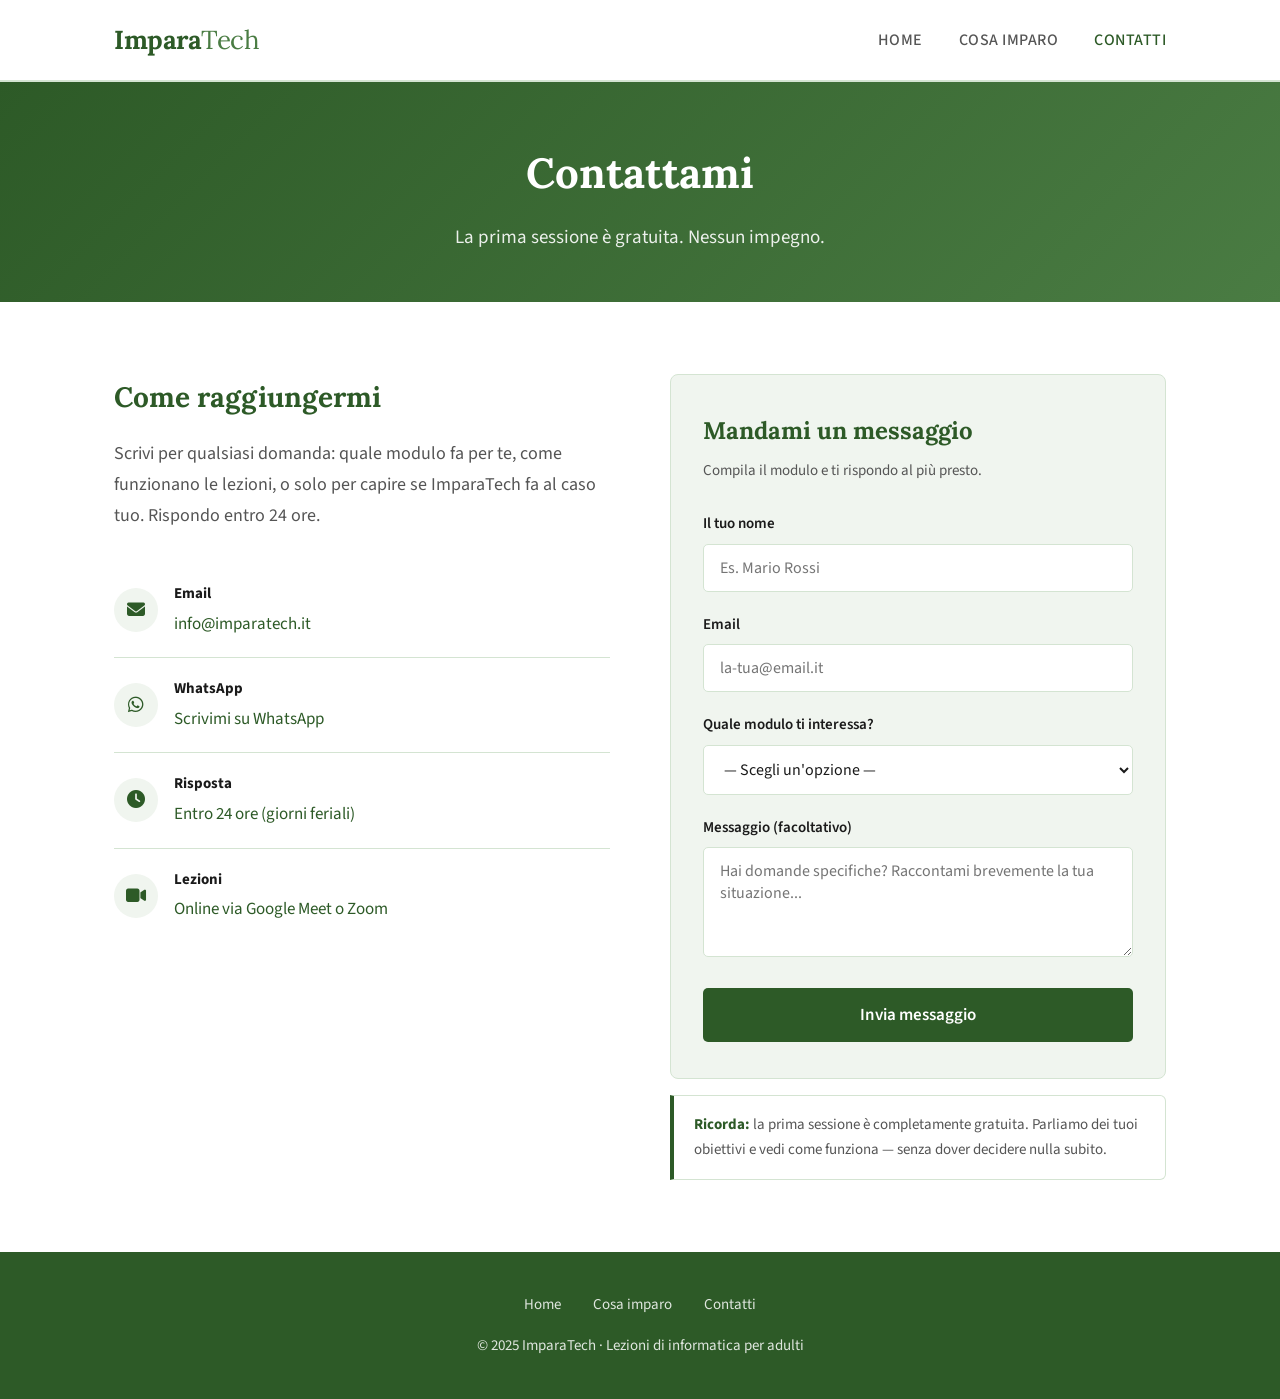
==== contatti.html @ 23a6bb3f "Add files via upload" ====
<!DOCTYPE html>
<html lang="it">
<head>
    <meta charset="UTF-8">
    <meta name="viewport" content="width=device-width, initial-scale=1.0">
    <title>Contatti – ImparaTech</title>
    <meta name="description" content="Contatta ImparaTech per iniziare le tue lezioni di informatica. Prima sessione gratuita, nessun impegno.">
    <link rel="stylesheet" href="styles.css">
    <link rel="stylesheet" href="https://cdnjs.cloudflare.com/ajax/libs/font-awesome/6.5.0/css/all.min.css">
    <style>
        .page-hero {
            background: linear-gradient(135deg, var(--verde) 0%, var(--verde-chiaro) 100%);
            padding: 56px 0 48px;
            color: white;
            text-align: center;
        }
        .page-hero h1 {
            font-family: 'Lora', serif;
            font-size: 42px;
            margin-bottom: 12px;
        }
        .page-hero p {
            font-size: 19px;
            opacity: 0.9;
        }

        .contatti-grid {
            display: grid;
            grid-template-columns: 1fr 1fr;
            gap: 60px;
            align-items: start;
        }

        @media (max-width: 760px) {
            .contatti-grid { grid-template-columns: 1fr; gap: 40px; }
        }

        .contatto-info h2 {
            font-family: 'Lora', serif;
            font-size: 28px;
            color: var(--verde);
            margin-bottom: 18px;
        }

        .contatto-info p {
            color: var(--testo-morbido);
            margin-bottom: 32px;
            line-height: 1.7;
        }

        .contatto-voce {
            display: flex;
            align-items: center;
            gap: 16px;
            padding: 18px 0;
            border-bottom: 1px solid var(--bordo);
        }

        .contatto-voce:last-child { border-bottom: none; }

        .contatto-voce .icona {
            background: var(--verde-sfondo);
            color: var(--verde);
            width: 44px;
            height: 44px;
            border-radius: 50%;
            display: flex;
            align-items: center;
            justify-content: center;
            font-size: 18px;
            flex-shrink: 0;
        }

        .contatto-voce .testo strong {
            display: block;
            font-size: 15px;
            color: var(--testo);
            margin-bottom: 2px;
        }

        .contatto-voce .testo a,
        .contatto-voce .testo span {
            font-size: 17px;
            color: var(--verde);
            text-decoration: none;
        }

        .contatto-voce .testo a:hover { text-decoration: underline; }

        /* Form */
        .form-box {
            background: var(--verde-sfondo);
            border: 1px solid var(--bordo);
            border-radius: 8px;
            padding: 36px 32px;
        }

        .form-box h2 {
            font-family: 'Lora', serif;
            font-size: 24px;
            color: var(--verde);
            margin-bottom: 6px;
        }

        .form-box .sub {
            font-size: 15px;
            color: var(--testo-morbido);
            margin-bottom: 28px;
        }

        .form-group {
            margin-bottom: 20px;
        }

        .form-group label {
            display: block;
            font-size: 15px;
            font-weight: 600;
            color: var(--testo);
            margin-bottom: 7px;
        }

        .form-group input,
        .form-group textarea,
        .form-group select {
            width: 100%;
            padding: 12px 16px;
            border: 1px solid var(--bordo);
            border-radius: 5px;
            font-family: 'Source Sans 3', sans-serif;
            font-size: 16px;
            color: var(--testo);
            background: white;
            transition: border-color 0.2s;
        }

        .form-group input:focus,
        .form-group textarea:focus,
        .form-group select:focus {
            outline: none;
            border-color: var(--verde);
        }

        .form-group textarea {
            height: 110px;
            resize: vertical;
        }

        .form-submit {
            width: 100%;
            background: var(--verde);
            color: white;
            border: none;
            padding: 15px;
            border-radius: 5px;
            font-family: 'Source Sans 3', sans-serif;
            font-size: 17px;
            font-weight: 600;
            cursor: pointer;
            transition: background 0.2s;
        }

        .form-submit:hover { background: var(--verde-accent); }

        .nota-gratuita {
            background: white;
            border: 1px solid var(--bordo);
            border-left: 4px solid var(--verde);
            padding: 16px 20px;
            border-radius: 0 6px 6px 0;
            font-size: 15px;
            color: var(--testo-morbido);
            margin-top: 16px;
        }

        .nota-gratuita strong { color: var(--verde); }

        .successo {
            display: none;
            background: var(--verde);
            color: white;
            padding: 20px 24px;
            border-radius: 6px;
            text-align: center;
            font-size: 17px;
            margin-top: 16px;
        }
    </style>
</head>
<body>

<header>
    <div class="navbar">
        <a href="index.html" class="logo">Impara<span>Tech</span></a>
        <button class="hamburger" onclick="toggleMenu()" aria-label="Menu">
            <span></span><span></span><span></span>
        </button>
        <nav>
            <ul id="nav-menu">
                <li><a href="index.html">Home</a></li>
                <li><a href="contenuti.html">Cosa imparo</a></li>
                <li><a href="contatti.html" class="active">Contatti</a></li>
            </ul>
        </nav>
    </div>
</header>

<div class="page-hero">
    <div class="container">
        <h1>Contattami</h1>
        <p>La prima sessione è gratuita. Nessun impegno.</p>
    </div>
</div>

<section>
    <div class="container">
        <div class="contatti-grid">

            <div class="contatto-info">
                <h2>Come raggiungermi</h2>
                <p>Scrivi per qualsiasi domanda: quale modulo fa per te, come funzionano le lezioni, o solo per capire se ImparaTech fa al caso tuo. Rispondo entro 24 ore.</p>

                <div class="contatto-voce">
                    <div class="icona"><i class="fa-solid fa-envelope"></i></div>
                    <div class="testo">
                        <strong>Email</strong>
                        <a href="mailto:info@imparatech.it">info@imparatech.it</a>
                    </div>
                </div>

                <div class="contatto-voce">
                    <div class="icona"><i class="fa-brands fa-whatsapp"></i></div>
                    <div class="testo">
                        <strong>WhatsApp</strong>
                        <a href="https://wa.me/39XXXXXXXXXX" target="_blank">Scrivimi su WhatsApp</a>
                    </div>
                </div>

                <div class="contatto-voce">
                    <div class="icona"><i class="fa-solid fa-clock"></i></div>
                    <div class="testo">
                        <strong>Risposta</strong>
                        <span>Entro 24 ore (giorni feriali)</span>
                    </div>
                </div>

                <div class="contatto-voce">
                    <div class="icona"><i class="fa-solid fa-video"></i></div>
                    <div class="testo">
                        <strong>Lezioni</strong>
                        <span>Online via Google Meet o Zoom</span>
                    </div>
                </div>
            </div>

            <div>
                <div class="form-box">
                    <h2>Mandami un messaggio</h2>
                    <p class="sub">Compila il modulo e ti rispondo al più presto.</p>

                    <div class="form-group">
                        <label for="nome">Il tuo nome</label>
                        <input type="text" id="nome" placeholder="Es. Mario Rossi">
                    </div>
                    <div class="form-group">
                        <label for="email">Email</label>
                        <input type="email" id="email" placeholder="la-tua@email.it">
                    </div>
                    <div class="form-group">
                        <label for="modulo">Quale modulo ti interessa?</label>
                        <select id="modulo">
                            <option value="">— Scegli un'opzione —</option>
                            <option>Competenze digitali di base</option>
                            <option>Sicurezza informatica</option>
                            <option>Uso dell'intelligenza artificiale</option>
                            <option>Non lo so ancora</option>
                        </select>
                    </div>
                    <div class="form-group">
                        <label for="messaggio">Messaggio (facoltativo)</label>
                        <textarea id="messaggio" placeholder="Hai domande specifiche? Raccontami brevemente la tua situazione..."></textarea>
                    </div>
                    <button class="form-submit" onclick="inviaForm()">Invia messaggio</button>
                    <div class="successo" id="successo">✅ Messaggio inviato! Ti rispondo entro 24 ore.</div>
                </div>
                <div class="nota-gratuita">
                    <strong>Ricorda:</strong> la prima sessione è completamente gratuita. Parliamo dei tuoi obiettivi e vedi come funziona — senza dover decidere nulla subito.
                </div>
            </div>

        </div>
    </div>
</section>

<footer>
    <div class="container">
        <ul class="footer-links">
            <li><a href="index.html">Home</a></li>
            <li><a href="contenuti.html">Cosa imparo</a></li>
            <li><a href="contatti.html">Contatti</a></li>
        </ul>
        <p>© 2025 ImparaTech · Lezioni di informatica per adulti</p>
    </div>
</footer>

<script>
function toggleMenu() {
    document.getElementById('nav-menu').classList.toggle('open');
}

function inviaForm() {
    const nome = document.getElementById('nome').value.trim();
    const email = document.getElementById('email').value.trim();
    if (!nome || !email) {
        alert('Inserisci almeno nome e email.');
        return;
    }
    document.getElementById('successo').style.display = 'block';
    // Qui andrà l'integrazione con il tuo servizio email (es. Formspree, EmailJS)
}
</script>
</body>
</html>
---- styles.css ----
@import url('https://fonts.googleapis.com/css2?family=Lora:wght@400;600;700&family=Source+Sans+3:wght@300;400;500;600&display=swap');

* {
    margin: 0;
    padding: 0;
    box-sizing: border-box;
}

:root {
    --verde: #2d5a27;
    --verde-chiaro: #4a7c43;
    --verde-sfondo: #f0f5ef;
    --verde-accent: #3a6e33;
    --testo: #1a1a1a;
    --testo-morbido: #555;
    --bianco: #ffffff;
    --bordo: #d4e4d2;
}

body {
    font-family: 'Source Sans 3', sans-serif;
    font-size: 18px;
    line-height: 1.7;
    color: var(--testo);
    background: var(--bianco);
}

.container {
    max-width: 1100px;
    margin: 0 auto;
    padding: 0 24px;
}

/* ── HEADER ── */
header {
    background: var(--bianco);
    border-bottom: 2px solid var(--bordo);
    position: sticky;
    top: 0;
    z-index: 100;
}

.navbar {
    padding: 18px 0;
    display: flex;
    justify-content: space-between;
    align-items: center;
    max-width: 1100px;
    margin: 0 auto;
    padding-left: 24px;
    padding-right: 24px;
}

.logo {
    font-family: 'Lora', serif;
    font-size: 26px;
    font-weight: 700;
    color: var(--verde);
    text-decoration: none;
    letter-spacing: -0.5px;
}

.logo span {
    color: var(--verde-chiaro);
    font-weight: 400;
}

nav ul {
    list-style: none;
    display: flex;
    gap: 36px;
}

nav a {
    text-decoration: none;
    color: var(--testo-morbido);
    font-size: 16px;
    font-weight: 500;
    text-transform: uppercase;
    letter-spacing: 0.5px;
    transition: color 0.2s;
}

nav a:hover, nav a.active {
    color: var(--verde);
}

/* ── HERO ── */
.hero {
    background: linear-gradient(135deg, var(--verde) 0%, var(--verde-chiaro) 100%);
    padding: 90px 0 80px;
    text-align: center;
    color: var(--bianco);
}

.hero h1 {
    font-family: 'Lora', serif;
    font-size: 52px;
    font-weight: 700;
    margin-bottom: 18px;
    line-height: 1.2;
}

.hero p {
    font-size: 22px;
    font-weight: 300;
    margin-bottom: 38px;
    opacity: 0.92;
    max-width: 600px;
    margin-left: auto;
    margin-right: auto;
}

.btn {
    display: inline-block;
    background: var(--bianco);
    color: var(--verde);
    padding: 14px 36px;
    border-radius: 4px;
    font-weight: 600;
    font-size: 17px;
    text-decoration: none;
    transition: background 0.2s, transform 0.15s;
    border: 2px solid transparent;
}

.btn:hover {
    background: var(--verde-sfondo);
    transform: translateY(-2px);
}

.btn-outline {
    background: transparent;
    color: var(--bianco);
    border: 2px solid rgba(255,255,255,0.7);
    margin-left: 12px;
}

.btn-outline:hover {
    background: rgba(255,255,255,0.12);
    border-color: var(--bianco);
}

/* ── SEZIONI ── */
section {
    padding: 72px 0;
}

section.grigio {
    background: var(--verde-sfondo);
}

.section-title {
    font-family: 'Lora', serif;
    font-size: 36px;
    color: var(--verde);
    margin-bottom: 14px;
    font-weight: 700;
}

.section-sub {
    font-size: 18px;
    color: var(--testo-morbido);
    margin-bottom: 48px;
    max-width: 580px;
}

/* ── CARD ── */
.cards {
    display: grid;
    grid-template-columns: repeat(auto-fit, minmax(280px, 1fr));
    gap: 28px;
}

.card {
    background: var(--bianco);
    border: 1px solid var(--bordo);
    border-radius: 8px;
    padding: 32px 28px;
    transition: box-shadow 0.2s, transform 0.2s;
}

.card:hover {
    box-shadow: 0 8px 24px rgba(45,90,39,0.12);
    transform: translateY(-3px);
}

.card-icon {
    font-size: 36px;
    margin-bottom: 16px;
}

.card h3 {
    font-family: 'Lora', serif;
    font-size: 22px;
    color: var(--verde);
    margin-bottom: 10px;
}

.card p {
    font-size: 16px;
    color: var(--testo-morbido);
    line-height: 1.6;
}

/* ── FOOTER ── */
footer {
    background: var(--verde);
    color: rgba(255,255,255,0.85);
    padding: 40px 0;
    text-align: center;
    font-size: 15px;
}

footer a {
    color: rgba(255,255,255,0.85);
    text-decoration: none;
}

footer a:hover {
    color: var(--bianco);
    text-decoration: underline;
}

footer .footer-links {
    display: flex;
    justify-content: center;
    gap: 32px;
    margin-bottom: 16px;
    list-style: none;
}

/* ── MOBILE ── */
.hamburger {
    display: none;
    flex-direction: column;
    gap: 5px;
    background: none;
    border: none;
    cursor: pointer;
    padding: 4px;
}

.hamburger span {
    width: 24px;
    height: 2px;
    background: var(--testo);
    transition: 0.3s;
}

@media (max-width: 700px) {
    .hero h1 { font-size: 34px; }
    .hero p { font-size: 18px; }
    .btn-outline { display: none; }

    nav ul {
        display: none;
        flex-direction: column;
        position: absolute;
        top: 70px;
        left: 0;
        right: 0;
        background: var(--bianco);
        border-bottom: 2px solid var(--bordo);
        padding: 20px 24px;
        gap: 20px;
    }

    nav ul.open { display: flex; }
    .hamburger { display: flex; }
    .section-title { font-size: 28px; }
}
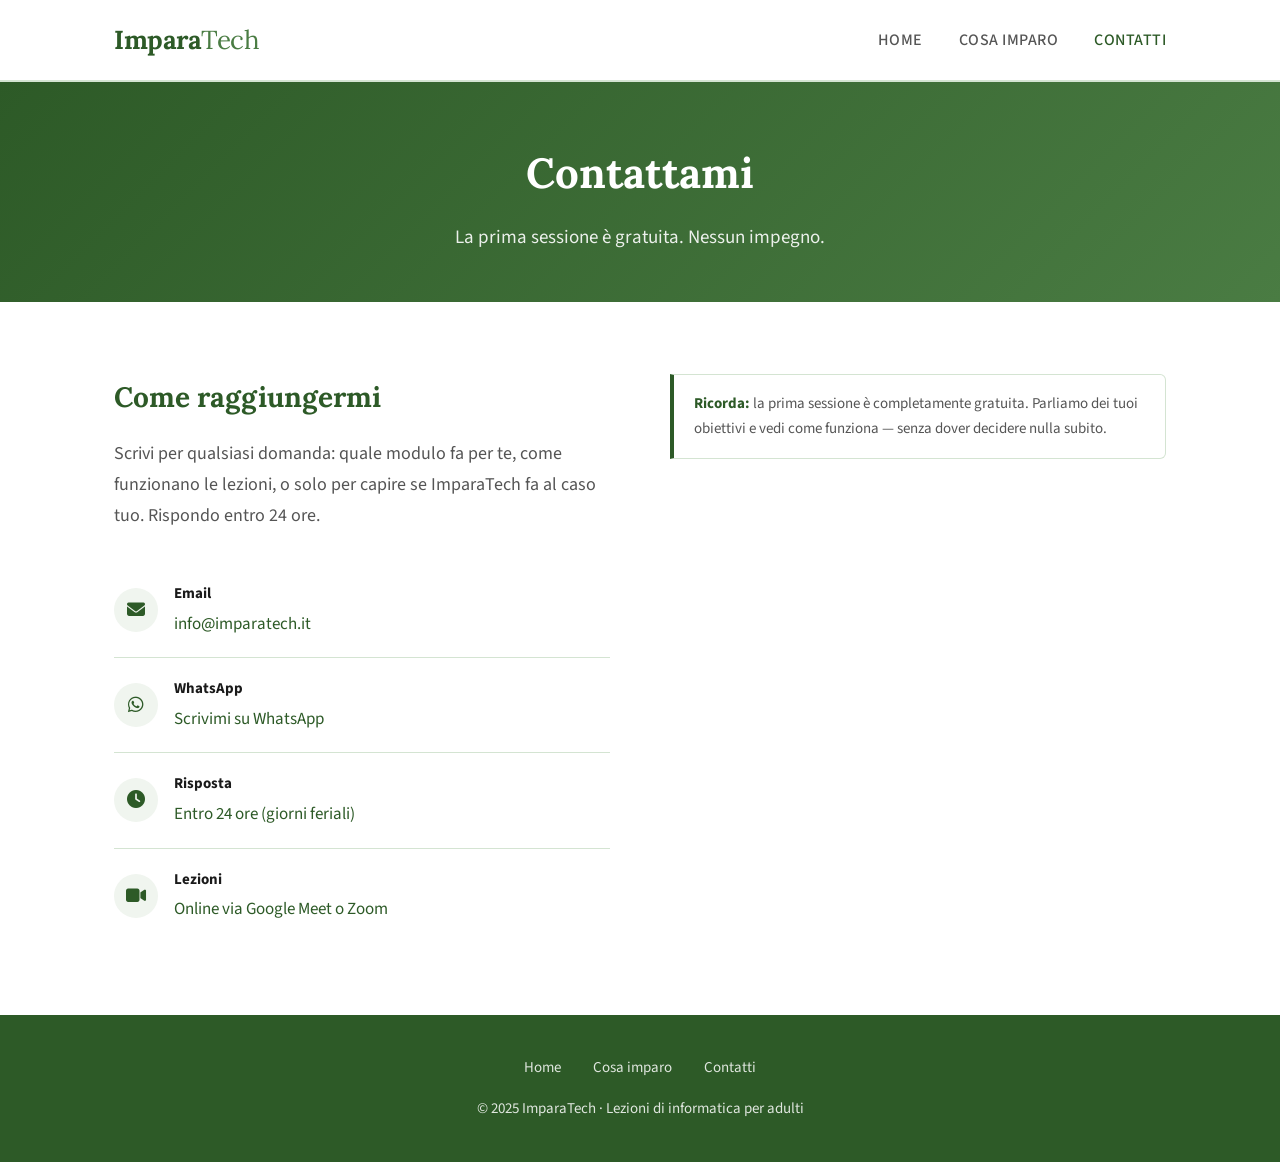
==== commit 04626589: "Update contatti.html" ====
--- a/contatti.html
+++ b/contatti.html
@@ -3,7 +3,7 @@
 <head>
     <meta charset="UTF-8">
     <meta name="viewport" content="width=device-width, initial-scale=1.0">
-    <title>Contatti – ImparaTech</title>
+    <title>Contatti - ImparaTech</title>
     <meta name="description" content="Contatta ImparaTech per iniziare le tue lezioni di informatica. Prima sessione gratuita, nessun impegno.">
     <link rel="stylesheet" href="styles.css">
     <link rel="stylesheet" href="https://cdnjs.cloudflare.com/ajax/libs/font-awesome/6.5.0/css/all.min.css">
@@ -253,39 +253,8 @@
                 </div>
             </div>
 
-            <div>
-                <div class="form-box">
-                    <h2>Mandami un messaggio</h2>
-                    <p class="sub">Compila il modulo e ti rispondo al più presto.</p>
-
-                    <div class="form-group">
-                        <label for="nome">Il tuo nome</label>
-                        <input type="text" id="nome" placeholder="Es. Mario Rossi">
-                    </div>
-                    <div class="form-group">
-                        <label for="email">Email</label>
-                        <input type="email" id="email" placeholder="la-tua@email.it">
-                    </div>
-                    <div class="form-group">
-                        <label for="modulo">Quale modulo ti interessa?</label>
-                        <select id="modulo">
-                            <option value="">— Scegli un'opzione —</option>
-                            <option>Competenze digitali di base</option>
-                            <option>Sicurezza informatica</option>
-                            <option>Uso dell'intelligenza artificiale</option>
-                            <option>Non lo so ancora</option>
-                        </select>
-                    </div>
-                    <div class="form-group">
-                        <label for="messaggio">Messaggio (facoltativo)</label>
-                        <textarea id="messaggio" placeholder="Hai domande specifiche? Raccontami brevemente la tua situazione..."></textarea>
-                    </div>
-                    <button class="form-submit" onclick="inviaForm()">Invia messaggio</button>
-                    <div class="successo" id="successo">✅ Messaggio inviato! Ti rispondo entro 24 ore.</div>
-                </div>
-                <div class="nota-gratuita">
-                    <strong>Ricorda:</strong> la prima sessione è completamente gratuita. Parliamo dei tuoi obiettivi e vedi come funziona — senza dover decidere nulla subito.
-                </div>
+            <div class="nota-gratuita" style="margin-top:0;">
+                <strong>Ricorda:</strong> la prima sessione è completamente gratuita. Parliamo dei tuoi obiettivi e vedi come funziona — senza dover decidere nulla subito.
             </div>
 
         </div>
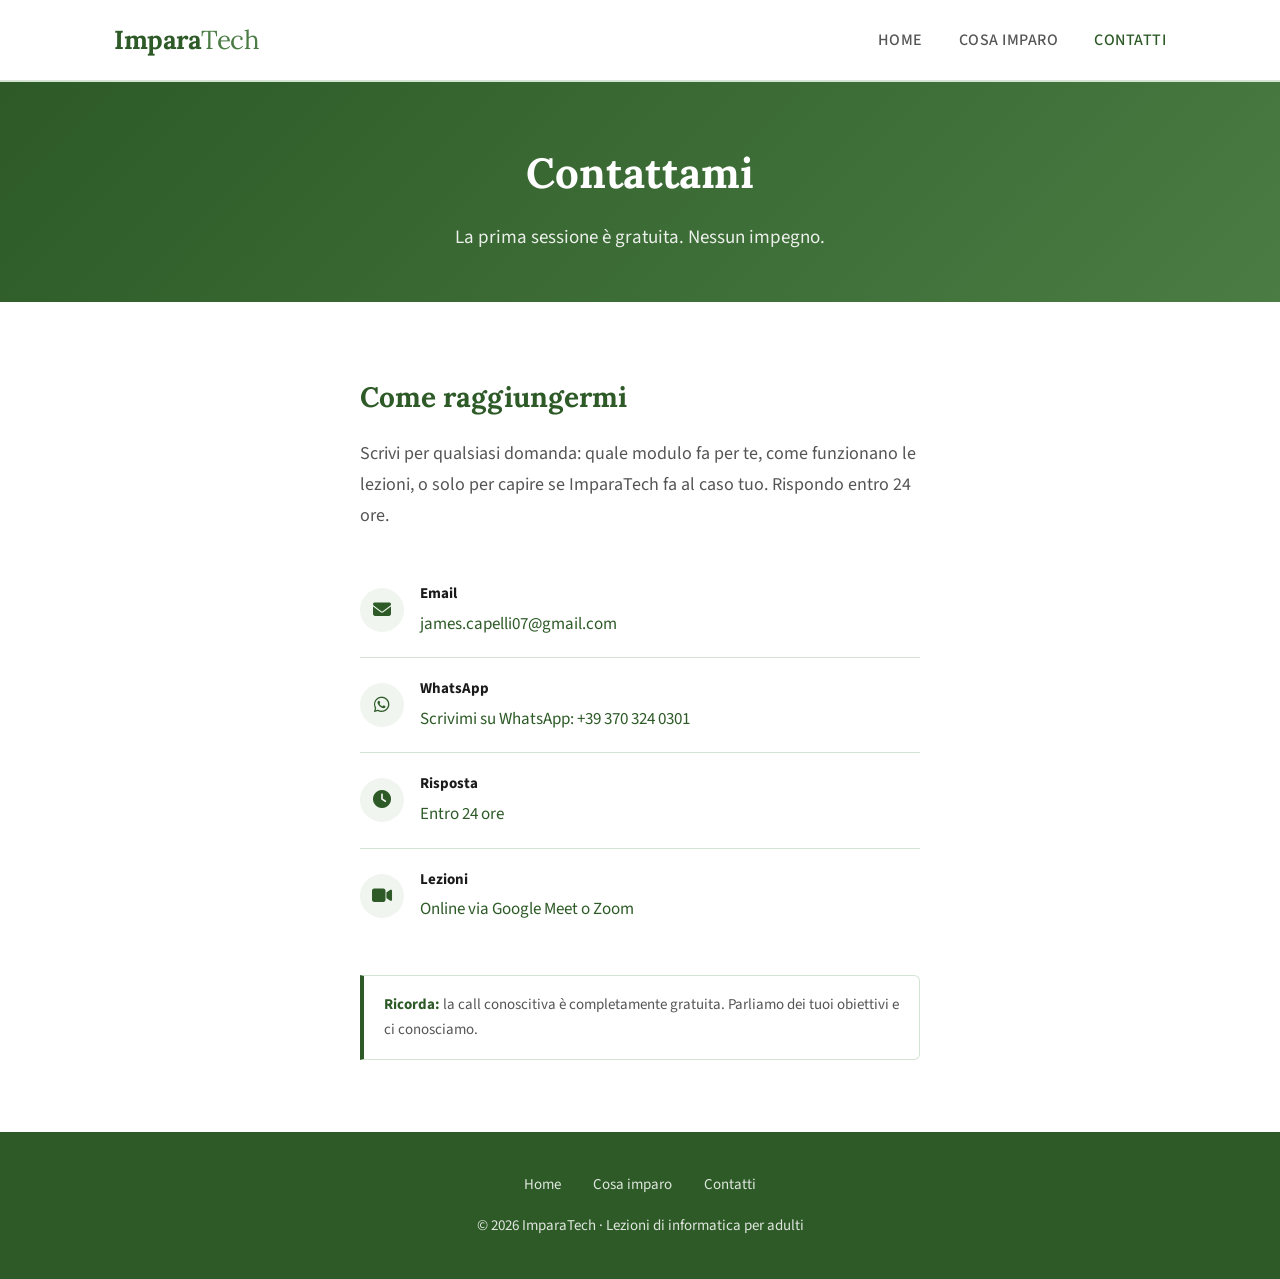
==== commit a06b62a4: "Update contact information and footer year" ====
--- a/contatti.html
+++ b/contatti.html
@@ -3,7 +3,7 @@
 <head>
     <meta charset="UTF-8">
     <meta name="viewport" content="width=device-width, initial-scale=1.0">
-    <title>Contatti - ImparaTech</title>
+    <title>Contatti – ImparaTech</title>
     <meta name="description" content="Contatta ImparaTech per iniziare le tue lezioni di informatica. Prima sessione gratuita, nessun impegno.">
     <link rel="stylesheet" href="styles.css">
     <link rel="stylesheet" href="https://cdnjs.cloudflare.com/ajax/libs/font-awesome/6.5.0/css/all.min.css">
@@ -214,7 +214,7 @@
 
 <section>
     <div class="container">
-        <div class="contatti-grid">
+        <div style="max-width: 560px; margin: 0 auto;">
 
             <div class="contatto-info">
                 <h2>Come raggiungermi</h2>
@@ -224,7 +224,7 @@
                     <div class="icona"><i class="fa-solid fa-envelope"></i></div>
                     <div class="testo">
                         <strong>Email</strong>
-                        <a href="mailto:info@imparatech.it">info@imparatech.it</a>
+                        <a href="mailto:james.capelli07@gmail.com">james.capelli07@gmail.com</a>
                     </div>
                 </div>
 
@@ -232,7 +232,7 @@
                     <div class="icona"><i class="fa-brands fa-whatsapp"></i></div>
                     <div class="testo">
                         <strong>WhatsApp</strong>
-                        <a href="https://wa.me/39XXXXXXXXXX" target="_blank">Scrivimi su WhatsApp</a>
+                        <a href="https://wa.me/393703240301" target="_blank">Scrivimi su WhatsApp: +39 370 324 0301</a>
                     </div>
                 </div>
 
@@ -240,7 +240,7 @@
                     <div class="icona"><i class="fa-solid fa-clock"></i></div>
                     <div class="testo">
                         <strong>Risposta</strong>
-                        <span>Entro 24 ore (giorni feriali)</span>
+                        <span>Entro 24 ore</span>
                     </div>
                 </div>
 
@@ -253,8 +253,8 @@
                 </div>
             </div>
 
-            <div class="nota-gratuita" style="margin-top:0;">
-                <strong>Ricorda:</strong> la prima sessione è completamente gratuita. Parliamo dei tuoi obiettivi e vedi come funziona — senza dover decidere nulla subito.
+            <div class="nota-gratuita" style="margin-top: 32px;">
+                <strong>Ricorda:</strong> la call conoscitiva è completamente gratuita. Parliamo dei tuoi obiettivi e ci conosciamo.
             </div>
 
         </div>
@@ -268,7 +268,7 @@
             <li><a href="contenuti.html">Cosa imparo</a></li>
             <li><a href="contatti.html">Contatti</a></li>
         </ul>
-        <p>© 2025 ImparaTech · Lezioni di informatica per adulti</p>
+        <p>© 2026 ImparaTech · Lezioni di informatica per adulti</p>
     </div>
 </footer>
 
@@ -276,16 +276,6 @@
 function toggleMenu() {
     document.getElementById('nav-menu').classList.toggle('open');
 }
-
-function inviaForm() {
-    const nome = document.getElementById('nome').value.trim();
-    const email = document.getElementById('email').value.trim();
-    if (!nome || !email) {
-        alert('Inserisci almeno nome e email.');
-        return;
-    }
-    document.getElementById('successo').style.display = 'block';
-    // Qui andrà l'integrazione con il tuo servizio email (es. Formspree, EmailJS)
 }
 </script>
 </body>
--- a/styles.css
+++ b/styles.css
@@ -31,6 +31,11 @@
     padding: 0 24px;
 }
 
+.cards .section-title,
+.cards .section-sub {
+    grid-column: 1 / -1;
+}
+
 /* ── HEADER ── */
 header {
     background: var(--bianco);
@@ -50,7 +55,11 @@
     padding-left: 24px;
     padding-right: 24px;
 }
-
+.contatti-grid {
+    grid-template-columns: 1fr;
+    max-width: 560px;
+    margin: 0 auto;
+}
 .logo {
     font-family: 'Lora', serif;
     font-size: 26px;
